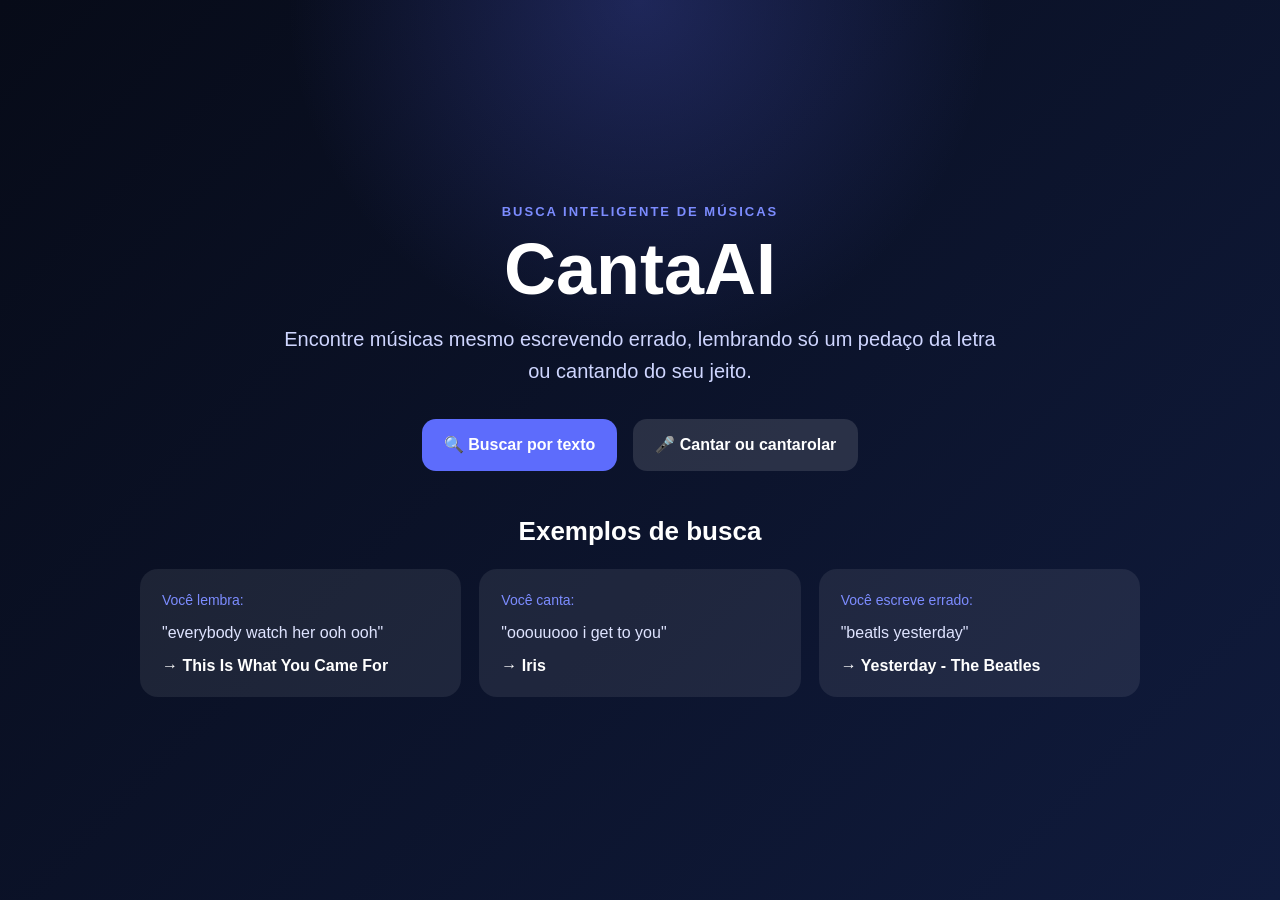
==== home/index.html @ 32b53a0e "Primeira versão do CantaAI" ====
<!doctype html>
<html lang="pt-BR">
  <head>
    <meta charset="UTF-8" />
    <meta name="viewport" content="width=device-width, initial-scale=1.0" />

    <title>CantaAI - Descubra músicas</title>

    <meta
      name="description"
      content="Encontre músicas escrevendo errado, lembrando só um pedaço da letra ou cantando do seu jeito."
    />

    <link rel="stylesheet" href="./home.css" />
    <script src="./home.js" defer></script>
  </head>
  <body>
    <main class="home-page">
      <section class="hero" aria-labelledby="hero-title">
        <p class="hero__tag">Busca inteligente de músicas</p>

        <h1 id="hero-title" class="hero__title">CantaAI</h1>

        <p class="hero__description">
          Encontre músicas mesmo escrevendo errado, lembrando só um pedaço da
          letra ou cantando do seu jeito.
        </p>

        <div class="hero__actions">
          <a href="../search/" class="button button--primary">
            🔍 Buscar por texto
          </a>

          <a href="../record/" class="button button--secondary">
            🎤 Cantar ou cantarolar
          </a>
        </div>
      </section>

      <section class="examples" aria-labelledby="examples-title">
        <h2 id="examples-title" class="section-title">Exemplos de busca</h2>

        <div class="examples__grid">
          <article class="example-card">
            <span class="example-card__label">Você lembra:</span>
            <p class="example-card__text">"everybody watch her ooh ooh"</p>
            <strong class="example-card__result"
              >→ This Is What You Came For</strong
            >
          </article>

          <article class="example-card">
            <span class="example-card__label">Você canta:</span>
            <p class="example-card__text">"ooouuooo i get to you"</p>
            <strong class="example-card__result">→ Iris</strong>
          </article>

          <article class="example-card">
            <span class="example-card__label">Você escreve errado:</span>
            <p class="example-card__text">"beatls yesterday"</p>
            <strong class="example-card__result"
              >→ Yesterday - The Beatles</strong
            >
          </article>
        </div>
      </section>
    </main>
  </body>
</html>
---- home/home.css ----
:root {
  --color-background: #070b18;
  --color-background-light: #101b3d;

  --color-text: #ffffff;
  --color-text-muted: #cfd6ff;
  --color-primary: #5d6cfc;
  --color-primary-light: #7c8cff;

  --color-card: rgba(255, 255, 255, 0.08);
  --color-card-hover: rgba(255, 255, 255, 0.12);

  --radius-sm: 14px;
  --radius-md: 18px;

  --transition-default: 0.2s ease;
}

* {
  margin: 0;
  padding: 0;
  box-sizing: border-box;
}

html {
  scroll-behavior: smooth;
}

body {
  min-height: 100vh;
  font-family: Arial, Helvetica, sans-serif;
  background:
    radial-gradient(circle at top, rgba(93, 108, 252, 0.25), transparent 32%),
    linear-gradient(
      135deg,
      var(--color-background),
      var(--color-background-light)
    );
  color: var(--color-text);
}

a {
  color: inherit;
}

.home-page {
  width: 100%;
  min-height: 100vh;
  padding: 40px 20px;

  display: flex;
  flex-direction: column;
  align-items: center;
  justify-content: center;
  gap: 45px;
}

/* =========================
   Hero
========================= */

.hero {
  width: 100%;
  max-width: 760px;
  text-align: center;
}

.hero__tag {
  margin-bottom: 14px;

  color: var(--color-primary-light);
  font-size: 13px;
  font-weight: 700;
  letter-spacing: 2px;
  text-transform: uppercase;
}

.hero__title {
  margin-bottom: 18px;
  font-size: clamp(46px, 8vw, 72px);
  line-height: 1;
}

.hero__description {
  margin: 0 auto 32px;
  max-width: 720px;

  color: var(--color-text-muted);
  font-size: clamp(17px, 2vw, 20px);
  line-height: 1.6;
}

.hero__actions {
  display: flex;
  justify-content: center;
  gap: 16px;
  flex-wrap: wrap;
}

/* =========================
   Buttons
========================= */

.button {
  display: inline-flex;
  align-items: center;
  justify-content: center;

  min-height: 52px;
  padding: 0 22px;
  border-radius: var(--radius-sm);

  color: var(--color-text);
  font-weight: 700;
  text-decoration: none;

  transition:
    transform var(--transition-default),
    filter var(--transition-default),
    background var(--transition-default);
}

.button:hover {
  transform: translateY(-2px);
}

.button--primary {
  background: var(--color-primary);
}

.button--primary:hover {
  filter: brightness(1.08);
}

.button--secondary {
  background: rgba(255, 255, 255, 0.12);
}

.button--secondary:hover {
  background: rgba(255, 255, 255, 0.18);
}

/* =========================
   Examples
========================= */

.examples {
  width: 100%;
  max-width: 1000px;
}

.section-title {
  margin-bottom: 22px;
  text-align: center;
  font-size: 26px;
}

.examples__grid {
  display: grid;
  grid-template-columns: repeat(3, 1fr);
  gap: 18px;
}

.example-card {
  padding: 22px;
  border-radius: var(--radius-md);
  background: var(--color-card);

  transition:
    transform var(--transition-default),
    background var(--transition-default);
}

.example-card:hover {
  transform: translateY(-2px);
  background: var(--color-card-hover);
}

.example-card__label {
  color: var(--color-primary-light);
  font-size: 14px;
}

.example-card__text {
  margin: 12px 0;
  color: #dfe4ff;
  line-height: 1.5;
}

.example-card__result {
  color: var(--color-text);
}

/* =========================
   Responsive
========================= */

@media (max-width: 760px) {
  .home-page {
    justify-content: flex-start;
    padding-top: 70px;
  }

  .examples__grid {
    grid-template-columns: 1fr;
  }

  .button {
    width: 100%;
  }

  .hero__actions {
    width: 100%;
  }
}
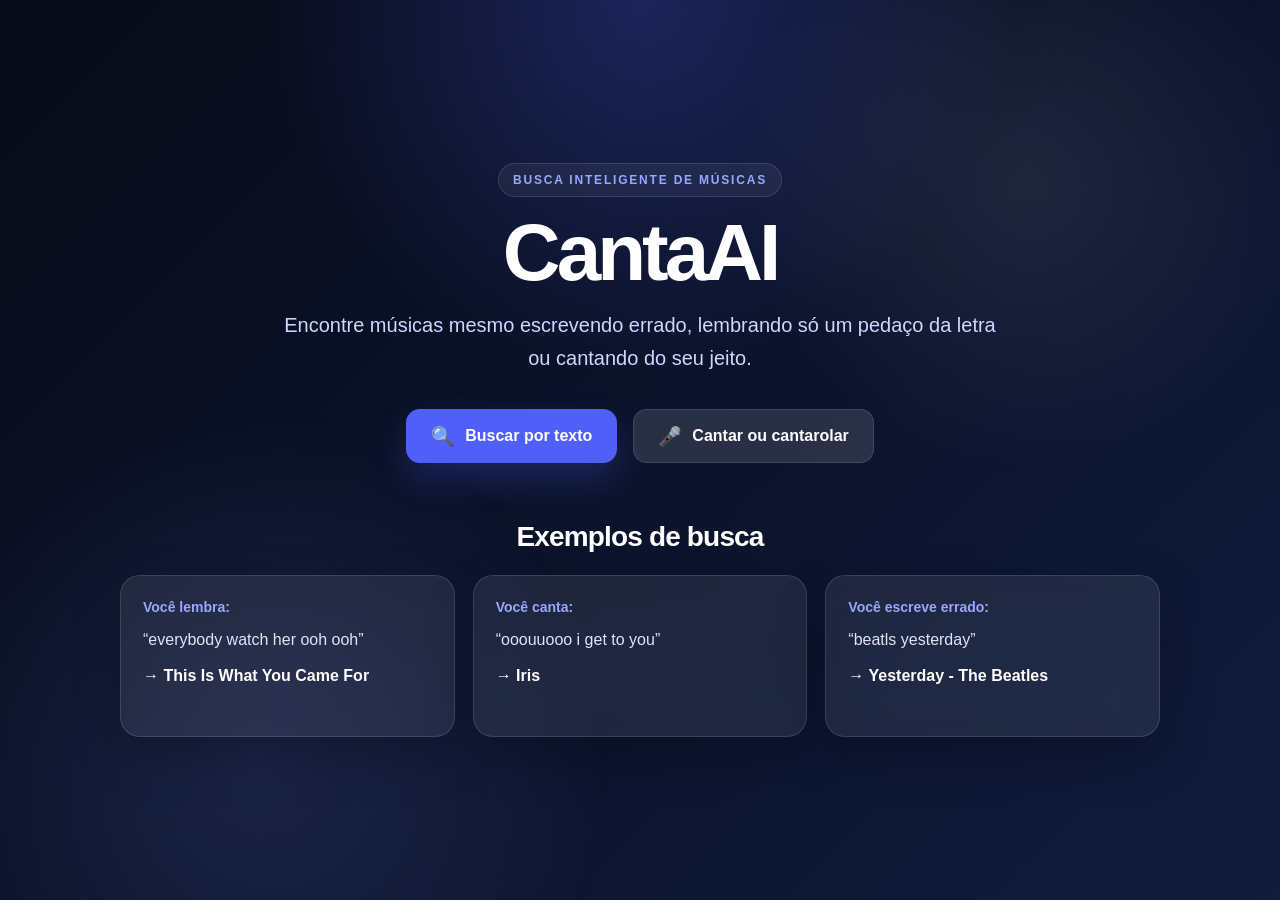
==== commit 32f8ab93: "atualização geral" ====
--- a/home/index.html
+++ b/home/index.html
@@ -3,6 +3,7 @@
   <head>
     <meta charset="UTF-8" />
     <meta name="viewport" content="width=device-width, initial-scale=1.0" />
+    <meta name="theme-color" content="#070b18" />
 
     <title>CantaAI - Descubra músicas</title>
 
@@ -15,7 +16,9 @@
     <script src="./home.js" defer></script>
   </head>
   <body>
-    <main class="home-page">
+    <a class="skip-link" href="#conteudo-principal">Pular para o conteúdo</a>
+
+    <main id="conteudo-principal" class="home-page">
       <section class="hero" aria-labelledby="hero-title">
         <p class="hero__tag">Busca inteligente de músicas</p>
 
@@ -26,13 +29,22 @@
           letra ou cantando do seu jeito.
         </p>
 
-        <div class="hero__actions">
-          <a href="../search/" class="button button--primary">
-            🔍 Buscar por texto
+        <div
+          class="hero__actions"
+          aria-label="Escolha como quer buscar a música"
+        >
+          <a href="../search/" class="button button--primary" data-loading-link>
+            <span aria-hidden="true" class="button__icon">🔍</span>
+            <span>Buscar por texto</span>
           </a>
 
-          <a href="../record/" class="button button--secondary">
-            🎤 Cantar ou cantarolar
+          <a
+            href="../record/"
+            class="button button--secondary"
+            data-loading-link
+          >
+            <span aria-hidden="true" class="button__icon">🎤</span>
+            <span>Cantar ou cantarolar</span>
           </a>
         </div>
       </section>
@@ -40,29 +52,32 @@
       <section class="examples" aria-labelledby="examples-title">
         <h2 id="examples-title" class="section-title">Exemplos de busca</h2>
 
-        <div class="examples__grid">
-          <article class="example-card">
+        <ul
+          class="examples__grid"
+          aria-label="Exemplos de músicas que o CantaAI pode encontrar"
+        >
+          <li class="example-card">
             <span class="example-card__label">Você lembra:</span>
-            <p class="example-card__text">"everybody watch her ooh ooh"</p>
+            <p class="example-card__text">“everybody watch her ooh ooh”</p>
             <strong class="example-card__result"
               >→ This Is What You Came For</strong
             >
-          </article>
+          </li>
 
-          <article class="example-card">
+          <li class="example-card">
             <span class="example-card__label">Você canta:</span>
-            <p class="example-card__text">"ooouuooo i get to you"</p>
+            <p class="example-card__text">“ooouuooo i get to you”</p>
             <strong class="example-card__result">→ Iris</strong>
-          </article>
+          </li>
 
-          <article class="example-card">
+          <li class="example-card">
             <span class="example-card__label">Você escreve errado:</span>
-            <p class="example-card__text">"beatls yesterday"</p>
+            <p class="example-card__text">“beatls yesterday”</p>
             <strong class="example-card__result"
               >→ Yesterday - The Beatles</strong
             >
-          </article>
-        </div>
+          </li>
+        </ul>
       </section>
     </main>
   </body>
--- a/home/home.css
+++ b/home/home.css
@@ -1,19 +1,24 @@
 :root {
   --color-background: #070b18;
   --color-background-light: #101b3d;
+  --color-surface: rgba(255, 255, 255, 0.08);
+  --color-surface-hover: rgba(255, 255, 255, 0.13);
+  --color-surface-border: rgba(255, 255, 255, 0.12);
 
   --color-text: #ffffff;
   --color-text-muted: #cfd6ff;
-  --color-primary: #5d6cfc;
-  --color-primary-light: #7c8cff;
-
-  --color-card: rgba(255, 255, 255, 0.08);
-  --color-card-hover: rgba(255, 255, 255, 0.12);
+  --color-primary: #4f5ff7;
+  --color-primary-light: #9aa7ff;
+  --color-focus: #ffffff;
+
+  --shadow-card: 0 20px 50px rgba(0, 0, 0, 0.22);
 
   --radius-sm: 14px;
-  --radius-md: 18px;
+  --radius-md: 20px;
+  --radius-pill: 999px;
 
   --transition-default: 0.2s ease;
+  --container-width: 1040px;
 }
 
 * {
@@ -28,31 +33,78 @@
 
 body {
   min-height: 100vh;
+  min-height: 100svh;
+  overflow-x: hidden;
   font-family: Arial, Helvetica, sans-serif;
   background:
-    radial-gradient(circle at top, rgba(93, 108, 252, 0.25), transparent 32%),
+    radial-gradient(circle at top, rgba(79, 95, 247, 0.26), transparent 34%),
     linear-gradient(
       135deg,
       var(--color-background),
       var(--color-background-light)
     );
   color: var(--color-text);
+  text-rendering: optimizeLegibility;
+  -webkit-font-smoothing: antialiased;
+}
+
+body::before {
+  position: fixed;
+  inset: 0;
+  z-index: -1;
+  pointer-events: none;
+  content: "";
+  background:
+    radial-gradient(
+      circle at 20% 85%,
+      rgba(124, 140, 255, 0.14),
+      transparent 28%
+    ),
+    radial-gradient(
+      circle at 80% 20%,
+      rgba(255, 255, 255, 0.08),
+      transparent 24%
+    );
 }
 
 a {
   color: inherit;
+}
+
+ul {
+  list-style: none;
+}
+
+.skip-link {
+  position: fixed;
+  top: 16px;
+  left: 16px;
+  z-index: 10;
+  padding: 10px 14px;
+  border-radius: var(--radius-sm);
+  background: var(--color-text);
+  color: var(--color-background);
+  font-weight: 700;
+  text-decoration: none;
+  transform: translateY(-160%);
+  transition: transform var(--transition-default);
+}
+
+.skip-link:focus {
+  transform: translateY(0);
 }
 
 .home-page {
   width: 100%;
   min-height: 100vh;
-  padding: 40px 20px;
+  min-height: 100svh;
+  padding: clamp(40px, 8vw, 86px) 20px;
 
   display: flex;
   flex-direction: column;
   align-items: center;
   justify-content: center;
-  gap: 45px;
+  gap: clamp(38px, 6vw, 58px);
 }
 
 /* =========================
@@ -61,33 +113,40 @@
 
 .hero {
   width: 100%;
-  max-width: 760px;
+  max-width: 780px;
   text-align: center;
 }
 
 .hero__tag {
-  margin-bottom: 14px;
-
+  display: inline-flex;
+  align-items: center;
+  justify-content: center;
+  min-height: 34px;
+  margin-bottom: 18px;
+  padding: 0 14px;
+  border: 1px solid var(--color-surface-border);
+  border-radius: var(--radius-pill);
+  background: rgba(255, 255, 255, 0.06);
   color: var(--color-primary-light);
-  font-size: 13px;
+  font-size: 12px;
   font-weight: 700;
-  letter-spacing: 2px;
+  letter-spacing: 1.8px;
   text-transform: uppercase;
 }
 
 .hero__title {
   margin-bottom: 18px;
-  font-size: clamp(46px, 8vw, 72px);
-  line-height: 1;
+  font-size: clamp(48px, 9vw, 80px);
+  line-height: 0.95;
+  letter-spacing: -0.05em;
 }
 
 .hero__description {
-  margin: 0 auto 32px;
+  margin: 0 auto 34px;
   max-width: 720px;
-
   color: var(--color-text-muted);
   font-size: clamp(17px, 2vw, 20px);
-  line-height: 1.6;
+  line-height: 1.65;
 }
 
 .hero__actions {
@@ -102,30 +161,50 @@
 ========================= */
 
 .button {
+  position: relative;
   display: inline-flex;
   align-items: center;
   justify-content: center;
-
-  min-height: 52px;
-  padding: 0 22px;
+  gap: 10px;
+  min-height: 54px;
+  padding: 0 24px;
+  border: 1px solid transparent;
   border-radius: var(--radius-sm);
-
   color: var(--color-text);
   font-weight: 700;
   text-decoration: none;
-
+  line-height: 1;
   transition:
     transform var(--transition-default),
     filter var(--transition-default),
-    background var(--transition-default);
+    background var(--transition-default),
+    border-color var(--transition-default),
+    opacity var(--transition-default);
 }
 
 .button:hover {
   transform: translateY(-2px);
 }
 
+.button:active {
+  transform: translateY(0);
+}
+
+.button:focus-visible,
+.example-card:focus-within,
+.skip-link:focus-visible {
+  outline: 3px solid var(--color-focus);
+  outline-offset: 4px;
+}
+
+.button__icon {
+  font-size: 19px;
+  line-height: 1;
+}
+
 .button--primary {
   background: var(--color-primary);
+  box-shadow: 0 16px 34px rgba(79, 95, 247, 0.24);
 }
 
 .button--primary:hover {
@@ -133,6 +212,7 @@
 }
 
 .button--secondary {
+  border-color: var(--color-surface-border);
   background: rgba(255, 255, 255, 0.12);
 }
 
@@ -140,60 +220,123 @@
   background: rgba(255, 255, 255, 0.18);
 }
 
+.button.is-loading {
+  pointer-events: none;
+  opacity: 0.82;
+}
+
+.button.is-loading::after {
+  width: 16px;
+  height: 16px;
+  border: 2px solid currentColor;
+  border-right-color: transparent;
+  border-radius: 50%;
+  content: "";
+  animation: spin 0.7s linear infinite;
+}
+
 /* =========================
    Examples
 ========================= */
 
 .examples {
   width: 100%;
-  max-width: 1000px;
+  max-width: var(--container-width);
 }
 
 .section-title {
   margin-bottom: 22px;
   text-align: center;
-  font-size: 26px;
+  font-size: clamp(23px, 3vw, 28px);
+  letter-spacing: -0.03em;
 }
 
 .examples__grid {
   display: grid;
-  grid-template-columns: repeat(3, 1fr);
+  grid-template-columns: repeat(3, minmax(0, 1fr));
   gap: 18px;
 }
 
 .example-card {
+  min-height: 162px;
   padding: 22px;
+  border: 1px solid var(--color-surface-border);
   border-radius: var(--radius-md);
-  background: var(--color-card);
-
+  background: var(--color-surface);
+  box-shadow: var(--shadow-card);
+  backdrop-filter: blur(14px);
   transition:
     transform var(--transition-default),
-    background var(--transition-default);
+    background var(--transition-default),
+    border-color var(--transition-default);
 }
 
 .example-card:hover {
   transform: translateY(-2px);
-  background: var(--color-card-hover);
+  border-color: rgba(255, 255, 255, 0.18);
+  background: var(--color-surface-hover);
 }
 
 .example-card__label {
   color: var(--color-primary-light);
   font-size: 14px;
+  font-weight: 700;
 }
 
 .example-card__text {
   margin: 12px 0;
   color: #dfe4ff;
-  line-height: 1.5;
+  line-height: 1.55;
 }
 
 .example-card__result {
+  display: block;
   color: var(--color-text);
+  line-height: 1.35;
+}
+
+/* =========================
+   Animations
+========================= */
+
+@keyframes fade-up {
+  from {
+    opacity: 0;
+    transform: translateY(14px);
+  }
+
+  to {
+    opacity: 1;
+    transform: translateY(0);
+  }
+}
+
+@keyframes spin {
+  to {
+    transform: rotate(360deg);
+  }
+}
+
+@media (prefers-reduced-motion: no-preference) {
+  .home-page.is-ready .hero,
+  .home-page.is-ready .examples {
+    animation: fade-up 0.5s ease both;
+  }
+
+  .home-page.is-ready .examples {
+    animation-delay: 0.08s;
+  }
 }
 
 /* =========================
    Responsive
 ========================= */
+
+@media (max-width: 860px) {
+  .examples__grid {
+    grid-template-columns: 1fr;
+  }
+}
 
 @media (max-width: 760px) {
   .home-page {
@@ -201,15 +344,47 @@
     padding-top: 70px;
   }
 
-  .examples__grid {
-    grid-template-columns: 1fr;
+  .hero__actions {
+    width: 100%;
   }
 
   .button {
     width: 100%;
   }
-
-  .hero__actions {
+}
+
+@media (max-width: 420px) {
+  .home-page {
+    padding-right: 16px;
+    padding-left: 16px;
+  }
+
+  .hero__tag {
     width: 100%;
-  }
-}
+    letter-spacing: 1.2px;
+  }
+
+  .example-card {
+    min-height: auto;
+  }
+}
+
+@media (prefers-reduced-motion: reduce) {
+  html {
+    scroll-behavior: auto;
+  }
+
+  *,
+  *::before,
+  *::after {
+    animation-duration: 0.01ms !important;
+    animation-iteration-count: 1 !important;
+    scroll-behavior: auto !important;
+    transition-duration: 0.01ms !important;
+  }
+
+  .button:hover,
+  .example-card:hover {
+    transform: none;
+  }
+}
